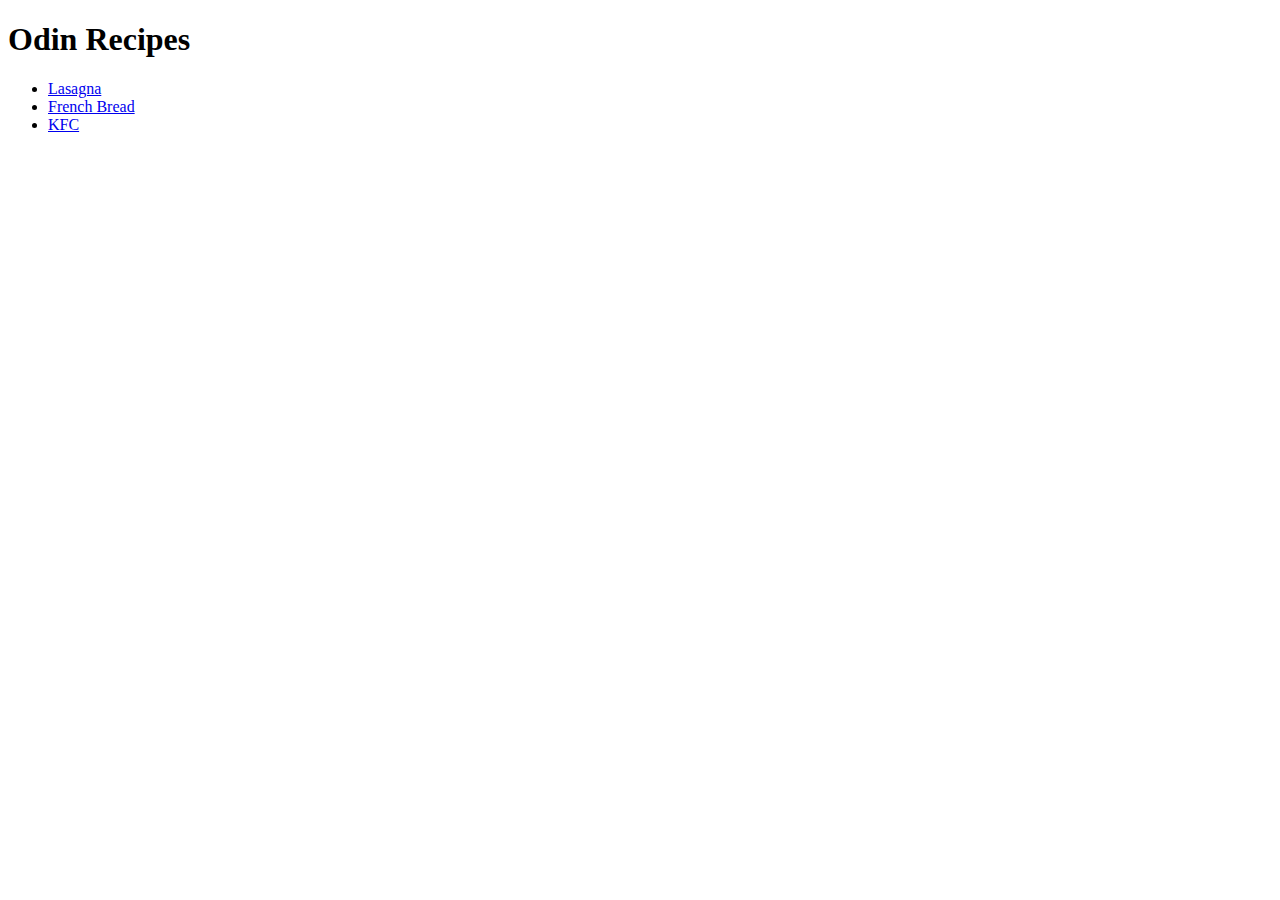
==== index.html @ 409609c1 "Finished Project with html and img." ====
<!DOCTYPE html>
<html lang="en">
<head>
    <meta charset="UTF-8">
    <meta name="viewport" content="width=device-width, initial-scale=1.0">
    <title>Odin Recipes</title>
</head>
<body>
    <h1>Odin Recipes</h1>
    <ul>
    <li><a href="recipes/lasagna.html">Lasagna</a></li>
    <li> <a href ="recipes/bread.html">French Bread</a></li>
    <li><a href="recipes/kfc.html">KFC</a></li>

    </ul>
    </body>
</html>
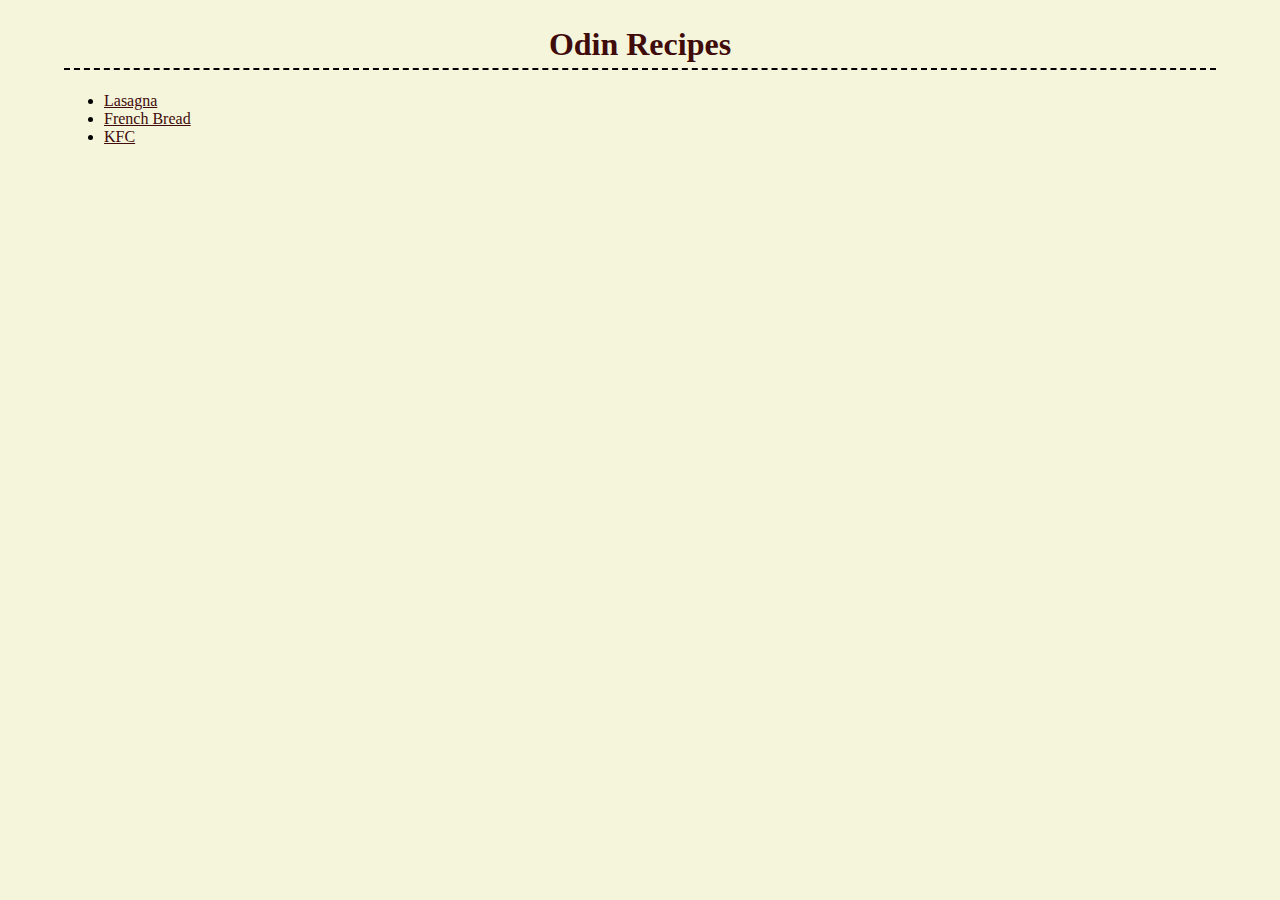
==== commit 88b0b9f8: "Updated with CSS!" ====
--- a/index.html
+++ b/index.html
@@ -4,6 +4,7 @@
     <meta charset="UTF-8">
     <meta name="viewport" content="width=device-width, initial-scale=1.0">
     <title>Odin Recipes</title>
+    <link rel="stylesheet" href="style.css">
 </head>
 <body>
     <h1>Odin Recipes</h1>
@@ -11,7 +12,6 @@
     <li><a href="recipes/lasagna.html">Lasagna</a></li>
     <li> <a href ="recipes/bread.html">French Bread</a></li>
     <li><a href="recipes/kfc.html">KFC</a></li>
-
     </ul>
-    </body>
+</body>
 </html>--- a/style.css
+++ b/style.css
@@ -0,0 +1,31 @@
+body {
+    background-color: beige;
+    margin: auto 5%;    
+}
+
+
+h1, h2, a{
+    text-align: center;
+    color: rgb(63, 11, 11);
+}
+
+h1 {
+    border-bottom: black 2px dashed;
+    padding: 5px;
+}
+
+.image{
+    text-align: center;
+}
+
+img {
+    width: 500px;
+    height: auto;
+    margin: auto 30%;
+}
+
+
+a:hover {
+    color: orange;
+    transition: 0.5s;
+}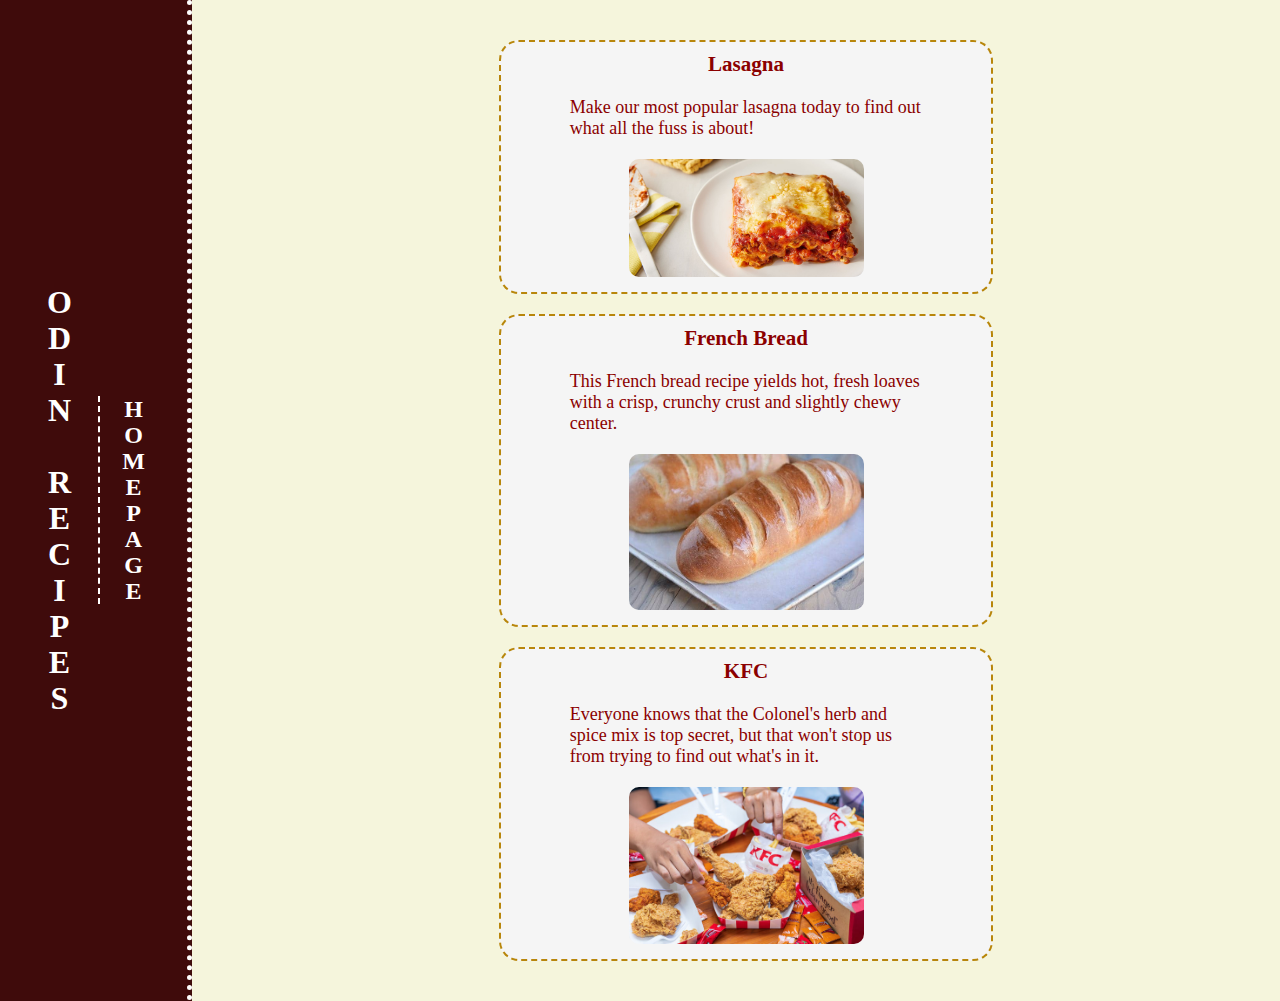
==== commit 25932d6a: "Styled with flexbox!" ====
--- a/index.html
+++ b/index.html
@@ -6,12 +6,36 @@
     <title>Odin Recipes</title>
     <link rel="stylesheet" href="style.css">
 </head>
-<body>
-    <h1>Odin Recipes</h1>
-    <ul>
-    <li><a href="recipes/lasagna.html">Lasagna</a></li>
-    <li> <a href ="recipes/bread.html">French Bread</a></li>
-    <li><a href="recipes/kfc.html">KFC</a></li>
-    </ul>
+<body> 
+    <div class ="page">
+        <div class="main-h1">
+            <h1>ODIN RECIPES</h1>
+            <h2>HOMEPAGE</h2>
+        </div>
+        
+        <div class ="card-container">
+        <div class ="card">
+            <h3>Lasagna</h3>
+            <p> Make our most popular lasagna today to find out what all the fuss is about!</p>
+            <div class ="card-image">
+                <a href="recipes/lasagna.html"><img src="img/23600-worlds-best-lasagna-DDMFS-2x1-1193-40ded59b2a224312b66bdafbb885adc0.jpg"></a>
+            </div>
+        </div>
+        <div class ="card">
+            <h3>French Bread</h3>
+            <p> This French bread recipe yields hot, fresh loaves with a crisp, crunchy crust and slightly chewy center.</p>
+            <div class ="card-image">
+                <a href="recipes/bread.html"><img src="img/french-bread2.jpg"></a>
+            </div>
+        </div>
+        <div class ="card">
+            <h3>KFC</h3>
+            <p>Everyone knows that the Colonel's herb and spice mix is top secret, but that won't stop us from trying to find out what's in it.</p>
+            <div class = "card-image">
+                <a href="recipes/kfc.html"><img src="img/kfc.jpg"></a>
+            </div>
+        </div>
+        </div>
+    </div>
 </body>
 </html>--- a/style.css
+++ b/style.css
@@ -1,31 +1,111 @@
 body {
     background-color: beige;
-    margin: auto 5%;    
+    width: 100%;
 }
 
-
-h1, h2, a{
-    text-align: center;
-    color: rgb(63, 11, 11);
+* {
+    box-sizing: border-box;
+    margin: 0px;
+    padding: 0px;
 }
 
-h1 {
-    border-bottom: black 2px dashed;
-    padding: 5px;
+.page {
+    display: flex;
+    gap: 20px;
 }
 
-.image{
-    text-align: center;
+.main-h1 {
+    flex: initial;
+    width: 15%;
+    flex-wrap: wrap;
+    display: flex;
+    flex-direction: column;
+    align-content: center;
+    gap:20px;
+    justify-content: center;
+    align-items: center;
+    writing-mode: vertical-lr;
+    text-orientation: upright;
+    background:rgb(63, 11, 11);
+    border-right: 5px white dotted;
+    color: white;
+}
+
+.main-h1 h2 {
+    padding-left: 20px;
+    border-left: white 2px dashed;
+}
+
+.card-container {
+    font-size: large;
+    flex: 1;
+    padding: 40px;
+    display:flex;
+    flex-direction: column;
+    justify-content: space-evenly;
+    align-items: center;
+    gap: 20px;
+}
+
+.card{
+    border: 2px darkgoldenrod dashed;
+    width: 50%;
+    gap:20px;
+    flex-direction: column;
+    display: flex;
+    justify-content: center;
+    align-items: center;
+    padding: 10px;
+    background-color: whitesmoke;
+    border-radius: 20px;
+    color: darkred;
+}
+
+@media (max-width: 750px){
+    .card-container {
+        padding: 10px;
+    }
+    .card {
+        width: 100%;
+        font-size:medium;
+    }
+    .main-h1 {
+        width: 25%;
+        gap:0px;
+    }
+    .main-h1 h2{
+        padding-left: 10px;
+    }
+    
+}
+
+.card p, .card ul, .card ol, .card i{
+    width: 75%;
+}
+
+.card:hover {
+    background-color: darkgoldenrod;
+    transition: 0.3s;
+    color:white;
+    transform: scale(1.05);
+}   
+
+.card-image {
+    width: 50%
 }
 
 img {
-    width: 500px;
-    height: auto;
-    margin: auto 30%;
+    width:100%;
+    border-radius: 10px;
 }
 
-
-a:hover {
-    color: orange;
-    transition: 0.5s;
+.home{
+    padding: 35px;
+    color: lightgoldenrodyellow;
+    border-radius: 10px;
+}
+.home:hover{
+    transform: scale(1.2);
+    color: goldenrod;
+    transition: 0.3s;
 }